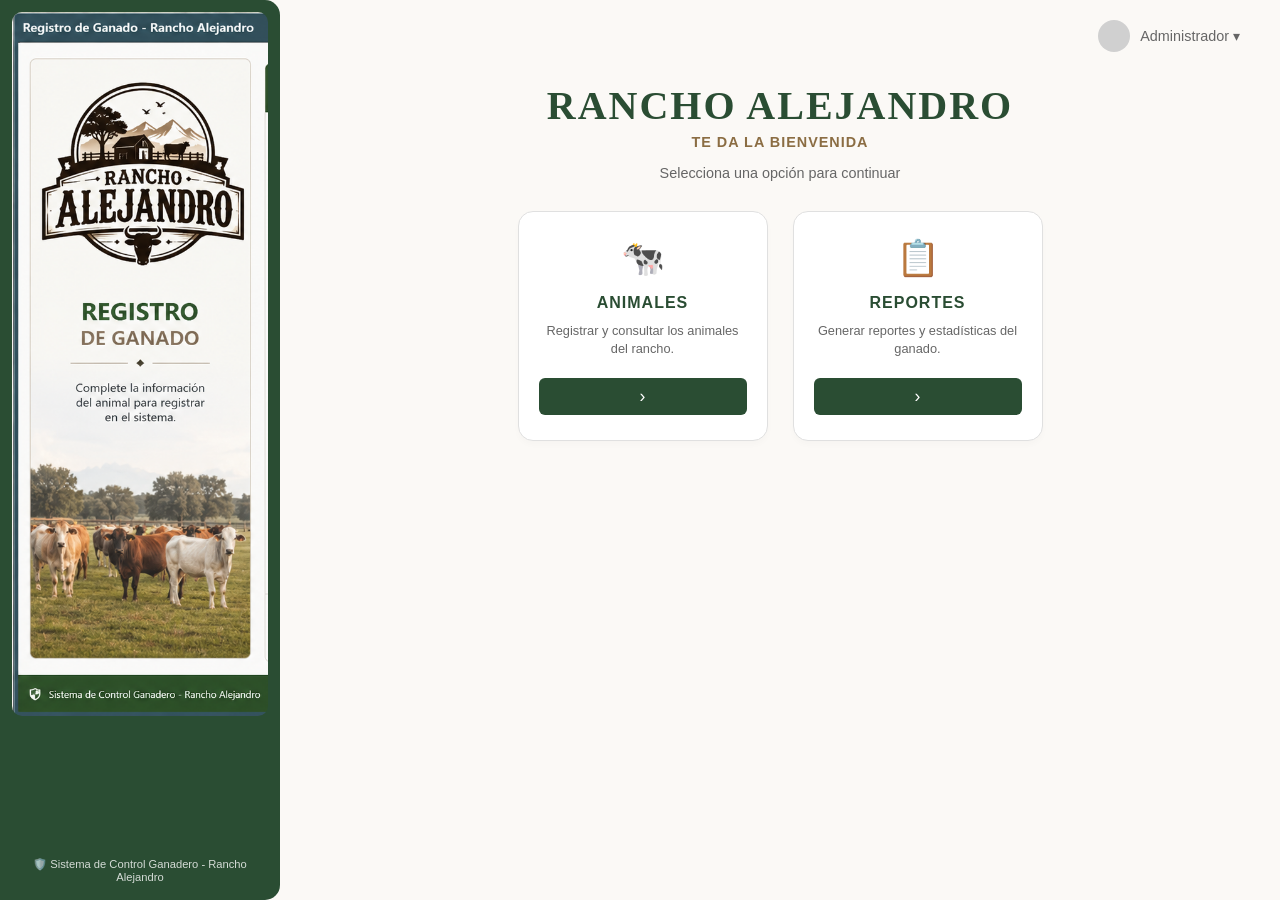
==== index.html @ dcc65d2b "Primer despliegue del sistema Primer despliegue del sistema" ====
<!-- rancho/index.html -->
<!DOCTYPE html>
<html lang="es">
<head>
    <meta charset="UTF-8">
    <meta name="viewport" content="width=device-width, initial-scale=1.0">
    <title>Rancho Alejandro - Inicio</title>
    
    <!-- Estilos Globales -->
    <link rel="stylesheet" href="css/global.css">
    <!-- Estilos específicos de esta sección -->
    <link rel="stylesheet" href="css/inicio.css">
</head>
<body>

    <div class="contenedor-principal">

        <!-- --- MENÚ LATERAL / BANNER --- -->
        <aside class="sidebar">
            <div class="banner-contenedor">
                <img src="assets/logo.png" alt="Registro de Ganado - Rancho Alejandro" class="imagen-banner">
            </div>

            <footer class="sidebar-footer">
                <p>🛡️ Sistema de Control Ganadero - Rancho Alejandro</p>
            </footer>
        </aside>

        <!-- --- ÁREA DE CONTENIDO PRINCIPAL --- -->
        <main class="contenido">
            
            <!-- Barra Superior (Solo mantiene el usuario a la derecha) -->
            <header class="top-bar">
                <div class="espacio-vacio"></div>
                <div class="usuario-info">
                    <div class="avatar-placeholder"></div>
                    <span>Administrador ▾</span>
                </div>
            </header>

            <!-- Bienvenida Central -->
            <section class="bienvenida-central">
                <h1 class="titulo-grande">RANCHO ALEJANDRO</h1>
                <p class="subtitulo-bienvenida">TE DA LA BIENVENIDA</p>
                <div class="adorno-linea"></div>
                <p class="desc-instruccion">Selecciona una opción para continuar</p>
            </section>

            <!-- Contenedor de Tarjetas de Opción -->
            <section class="contenedor-tarjetas">
                
                <!-- Tarjeta ANIMALES -->
                <!-- Tarjeta ANIMALES -->
<a href="animales.html" class="tarjeta" id="btn-animales">
    <div class="icono-tarjeta">🐄</div>
    <h2 class="titulo-tarjeta">ANIMALES</h2>
    <p class="desc-tarjeta">
        Registrar y consultar los animales del rancho.
    </p>
    <button class="boton-flecha">›</button>
</a>

                <!-- Tarjeta REPORTES -->
                <a href="reportes.html" class="tarjeta" id="btn-reportes">
                    <div class="icono-tarjeta">📋</div>
                    <h2 class="titulo-tarjeta">REPORTES</h2>
                    <p class="desc-tarjeta">
                        Generar reportes y estadísticas del ganado.
                    </p>
                    <button class="boton-flecha">›</button>
                </a>

            </section>

        </main>
    </div>

    <script src="js/inicio.js"></script>
</body>
</html>
---- css/global.css ----
/* rancho/css/global.css */

/* Reset básico */
* {
    box-sizing: border-box;
    margin: 0;
    padding: 0;
}

/* Definición de Variables de Color del Diseño */
:root {
    --verde-oscuro: #2a4d33; /* El color principal del menú lateral y botones */
    --crema-fondo: #fbf9f6;  /* El fondo claro de la zona principal */
    --texto-principal: #333333;
    --texto-secundario: #666666;
    --borde-tarjeta: #e0e0e0;
}

body {
    font-family: 'Segoe UI', Tahoma, Geneva, Verdana, sans-serif; /* O una fuente similar serif si prefieres */
    background-color: var(--crema-fondo);
    color: var(--texto-principal);
    display: flex; /* Para el diseño de dos columnas */
    min-height: 100vh;
}
---- css/inicio.css ----
/* rancho/css/inicio.css */

/* --- Estructura Principal --- */
.contenedor-principal {
    display: flex;
    width: 100%;
    min-height: 100vh;
}

/* --- Menú Lateral (Sidebar) --- */
.sidebar {
    width: 280px;
    min-width: 280px; /* Evita que se aplaste en escritorio */
    background-color: var(--verde-oscuro);
    color: white;
    display: flex;
    flex-direction: column;
    padding: 12px;
    border-top-right-radius: 15px;
    border-bottom-right-radius: 15px;
}

.banner-contenedor {
    width: 100%;
    margin-bottom: auto;
}

.imagen-banner {
    width: 100%;
    height: auto;
    display: block;
    border-radius: 10px;
    object-fit: contain;
}

.sidebar-footer {
    text-align: center;
    font-size: 0.7rem;
    opacity: 0.8;
    padding: 10px 0 5px 0;
}

/* --- Área de Contenido Principal --- */
.contenido {
    flex: 1;
    padding: 20px 40px;
    display: flex;
    flex-direction: column;
}

/* Barra Superior */
.top-bar {
    display: flex;
    justify-content: space-between;
    align-items: center;
    margin-bottom: 20px;
}

.usuario-info {
    display: flex;
    align-items: center;
    gap: 10px;
    font-size: 0.9rem;
    color: var(--texto-secundario);
    cursor: pointer;
}

.avatar-placeholder {
    width: 32px;
    height: 32px;
    border-radius: 50%;
    background-color: #d0d0d0;
}

/* Sección de Bienvenida Central */
.bienvenida-central {
    text-align: center;
    margin-top: 10px;
    margin-bottom: 30px;
}

.titulo-grande {
    font-family: 'Georgia', serif;
    font-size: 2.5rem;
    color: var(--verde-oscuro);
    letter-spacing: 2px;
    margin-bottom: 5px;
}

.subtitulo-bienvenida {
    font-size: 0.9rem;
    color: #8b6d43; /* Tono café elegante */
    letter-spacing: 1px;
    font-weight: 600;
}

.desc-instruccion {
    font-size: 0.9rem;
    color: var(--texto-secundario);
    margin-top: 15px;
}

/* Contenedor de Tarjetas */
.contenedor-tarjetas {
    display: flex;
    justify-content: center;
    gap: 25px;
    flex-wrap: wrap;
}

.tarjeta {
    background: white;
    border: 1px solid var(--borde-tarjeta);
    border-radius: 15px;
    width: 250px;
    padding: 25px 20px;
    text-align: center;
    text-decoration: none;
    color: inherit;
    box-shadow: 0 4px 6px rgba(0,0,0,0.02);
    transition: transform 0.2s, box-shadow 0.2s;
}

.tarjeta:hover {
    transform: translateY(-4px);
    box-shadow: 0 8px 15px rgba(0, 0, 0, 0.08);
}

.icono-tarjeta {
    font-size: 2.2rem;
    margin-bottom: 15px;
}

.titulo-tarjeta {
    font-size: 1rem;
    color: var(--verde-oscuro);
    margin-bottom: 10px;
    letter-spacing: 1px;
}

.desc-tarjeta {
    font-size: 0.8rem;
    color: var(--texto-secundario);
    line-height: 1.4;
    margin-bottom: 20px;
    min-height: 35px;
}

.boton-flecha {
    background-color: var(--verde-oscuro);
    color: white;
    border: none;
    border-radius: 6px;
    width: 100%;
    padding: 8px;
    font-size: 1.1rem;
    cursor: pointer;
}


/* =================================================== */
/* ADAPTACIÓN PARA MÓVILES (Responsive Layout)          */
/* =================================================== */
@media (max-width: 768px) {
    .contenedor-principal {
        flex-direction: column; /* Apila el contenido verticalmente */
    }

    /* Ocultamos la imagen gigante del banner en teléfonos */
    .sidebar .banner-contenedor {
        display: none;
    }

    /* Transformamos la barra lateral en una cabecera superior delgada */
    .sidebar {
        width: 100%;
        min-width: 100%;
        border-radius: 0 0 15px 15px; /* Bordes redondeados abajo */
        padding: 12px 15px;
        text-align: center;
    }

    .sidebar-footer {
        padding: 0;
        font-size: 0.85rem;
        font-weight: 600;
    }

    /* Ajustamos los espacios para que el contenido suba */
    .contenido {
        padding: 20px 15px;
    }

    .bienvenida-central {
        margin-top: 5px;
        margin-bottom: 25px;
    }

    .titulo-grande {
        font-size: 1.8rem;
    }

    /* Las tarjetas se adaptan a 1 sola columna fácil de tocar */
    .contenedor-tarjetas {
        flex-direction: column;
        align-items: center;
        gap: 15px;
    }

    .tarjeta {
        width: 100%;
        max-width: 100%; /* Toma todo el ancho disponible del teléfono */
    }
}
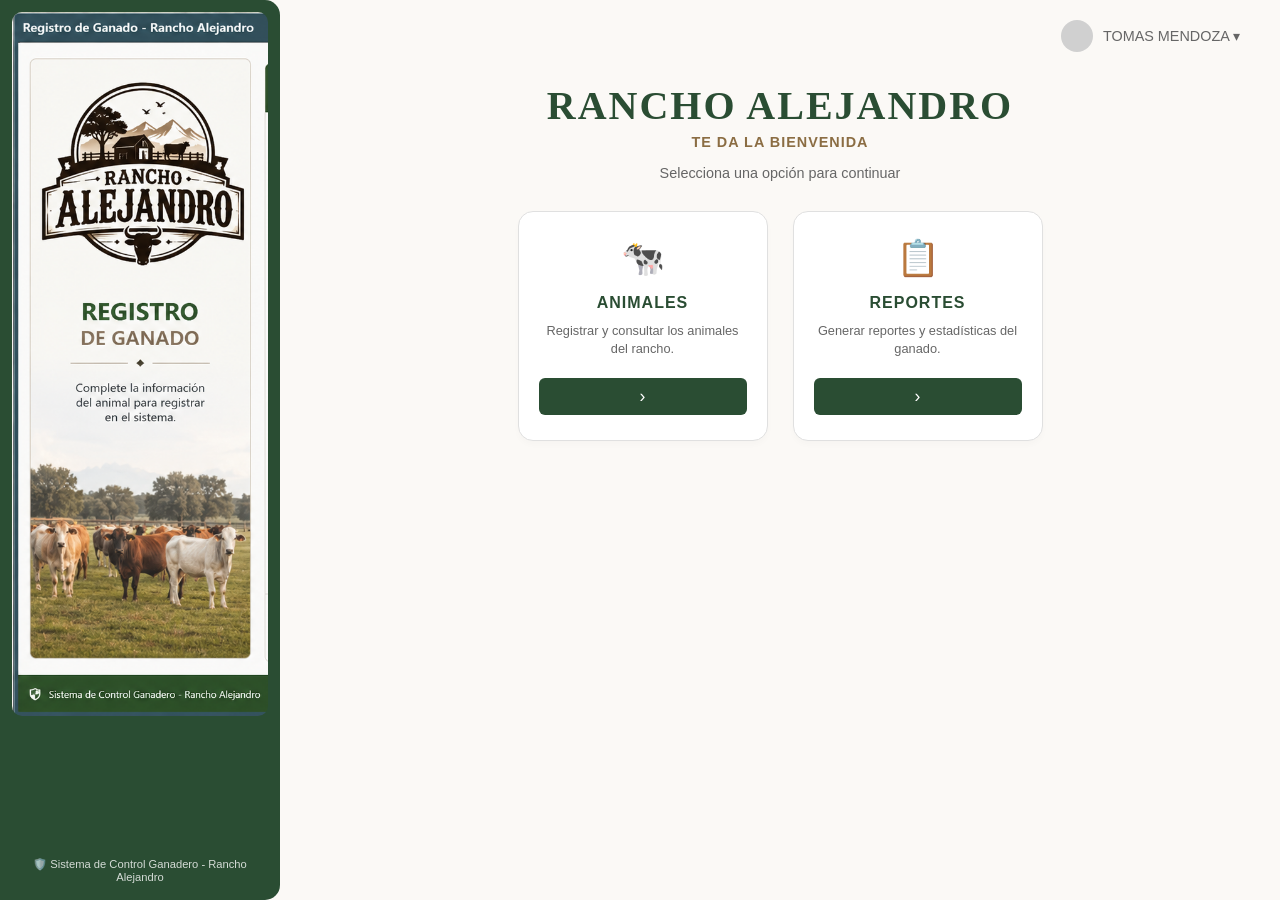
==== commit 8b719c77: "Add files via upload" ====
--- a/index.html
+++ b/index.html
@@ -5,7 +5,7 @@
     <meta charset="UTF-8">
     <meta name="viewport" content="width=device-width, initial-scale=1.0">
     <title>Rancho Alejandro - Inicio</title>
-    
+    <link rel="icon" href="data:image/svg+xml,<svg xmlns=%22http://www.w3.org/2000/svg%22 viewBox=%220 0 100 100%22><text y=%22.9em%22 font-size=%2290%22>🐄</text></svg>">
     <!-- Estilos Globales -->
     <link rel="stylesheet" href="css/global.css">
     <!-- Estilos específicos de esta sección -->
@@ -34,7 +34,7 @@
                 <div class="espacio-vacio"></div>
                 <div class="usuario-info">
                     <div class="avatar-placeholder"></div>
-                    <span>Administrador ▾</span>
+                    <span>TOMAS MENDOZA ▾</span>
                 </div>
             </header>
 
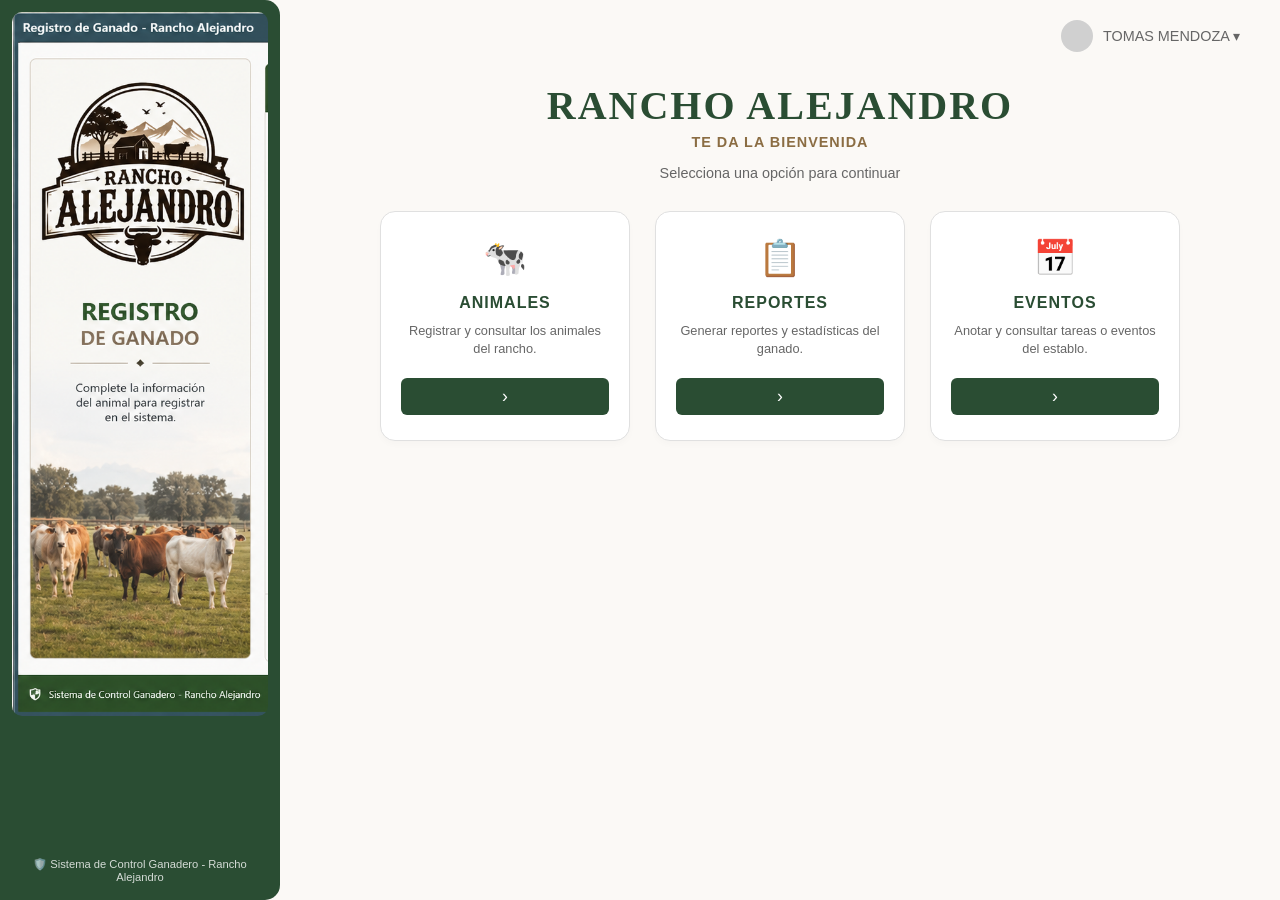
==== commit 360588e2: "Add files via upload" ====
--- a/index.html
+++ b/index.html
@@ -69,6 +69,14 @@
                     </p>
                     <button class="boton-flecha">›</button>
                 </a>
+                <a href="eventos.html" class="tarjeta" id="btn-eventos">
+                    <div class="icono-tarjeta">📅</div>
+                    <h2 class="titulo-tarjeta">EVENTOS</h2>
+                    <p class="desc-tarjeta">
+                        Anotar y consultar tareas o eventos del establo.
+                    </p>
+                    <button class="boton-flecha">›</button>
+                </a>
 
             </section>
 
